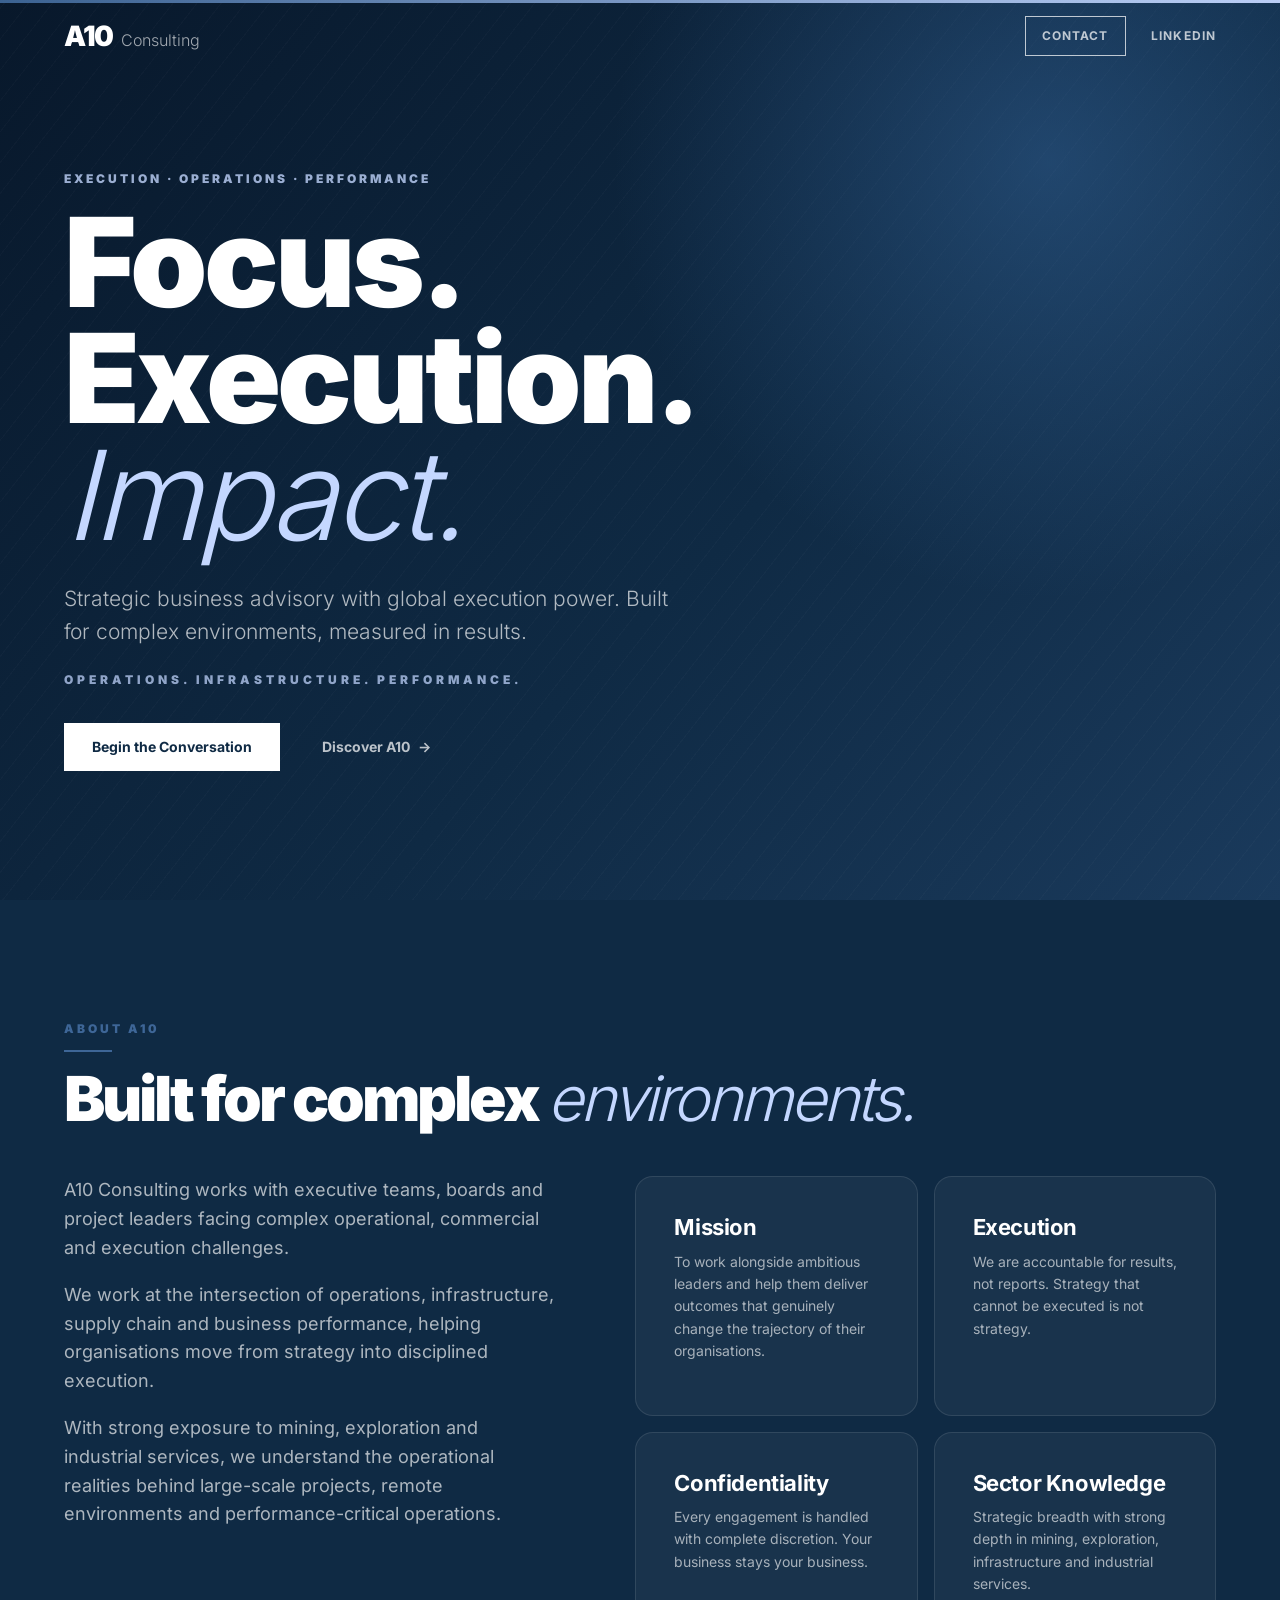
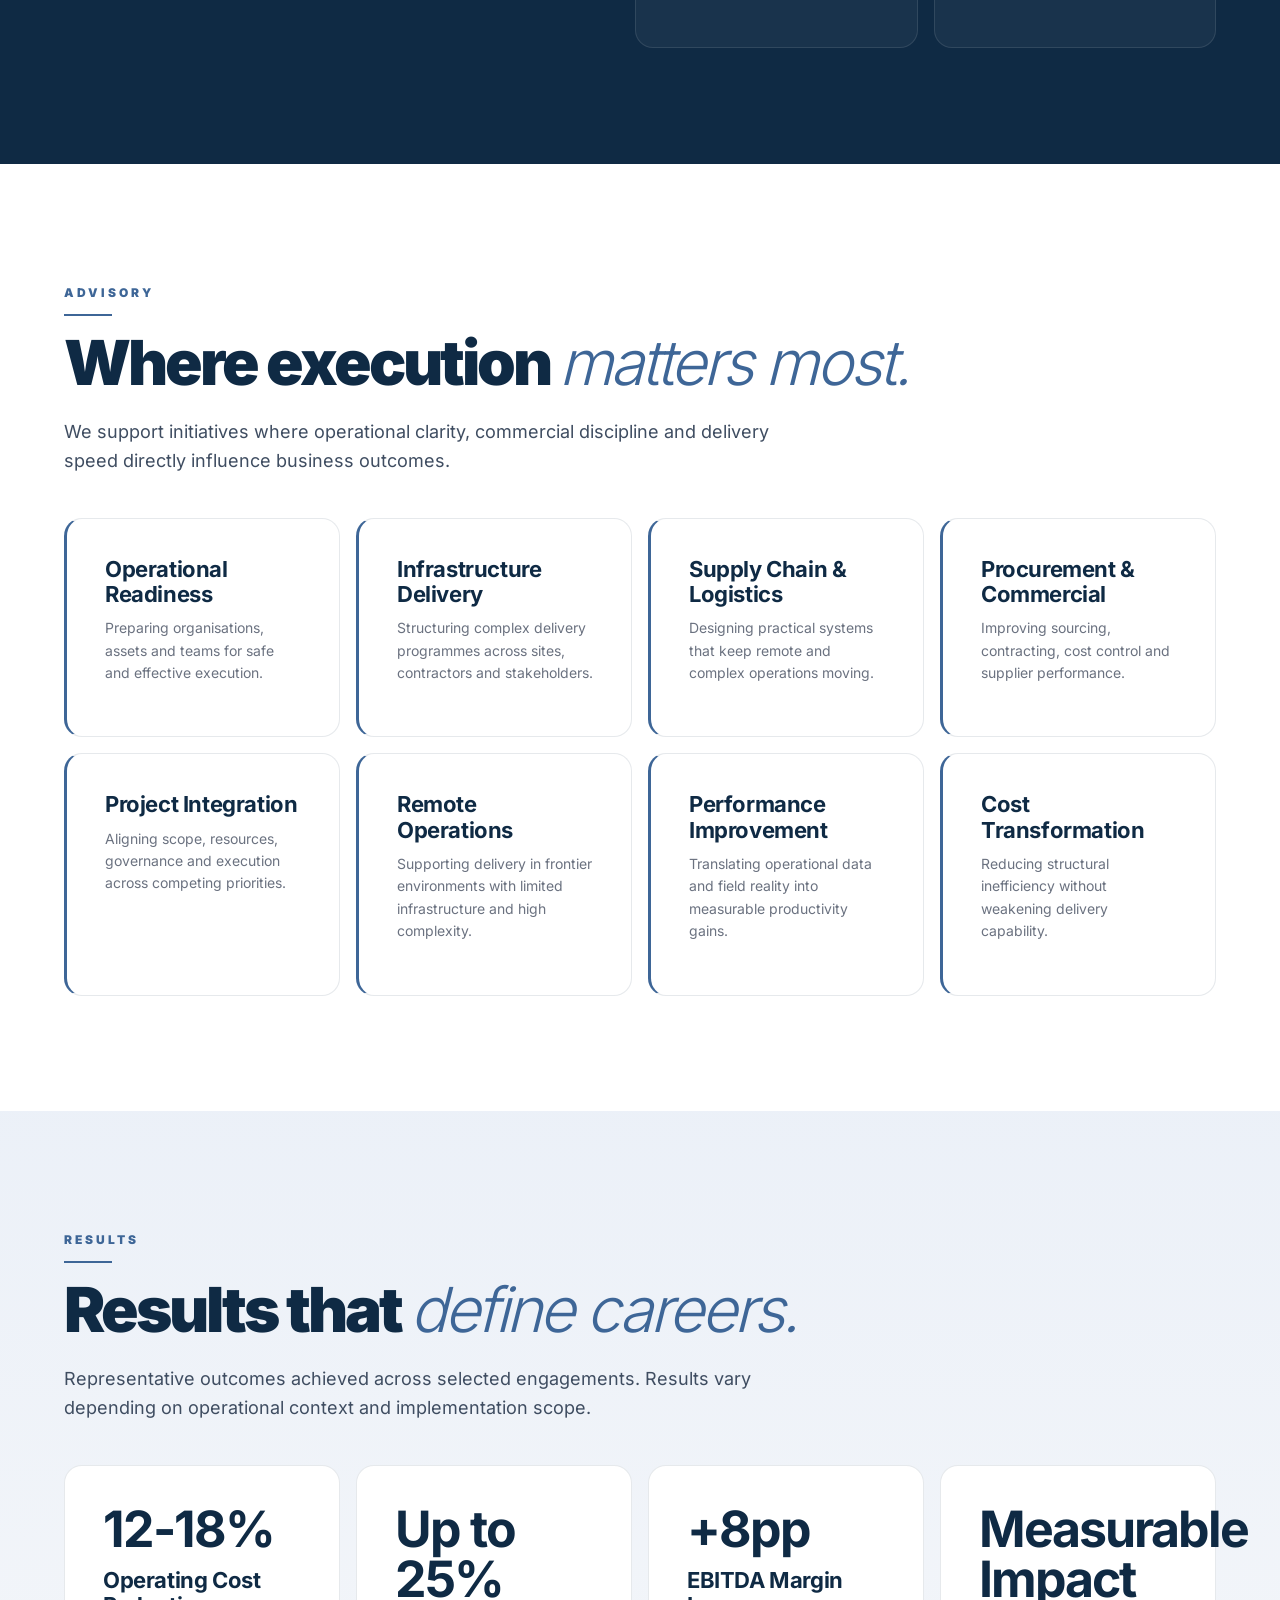
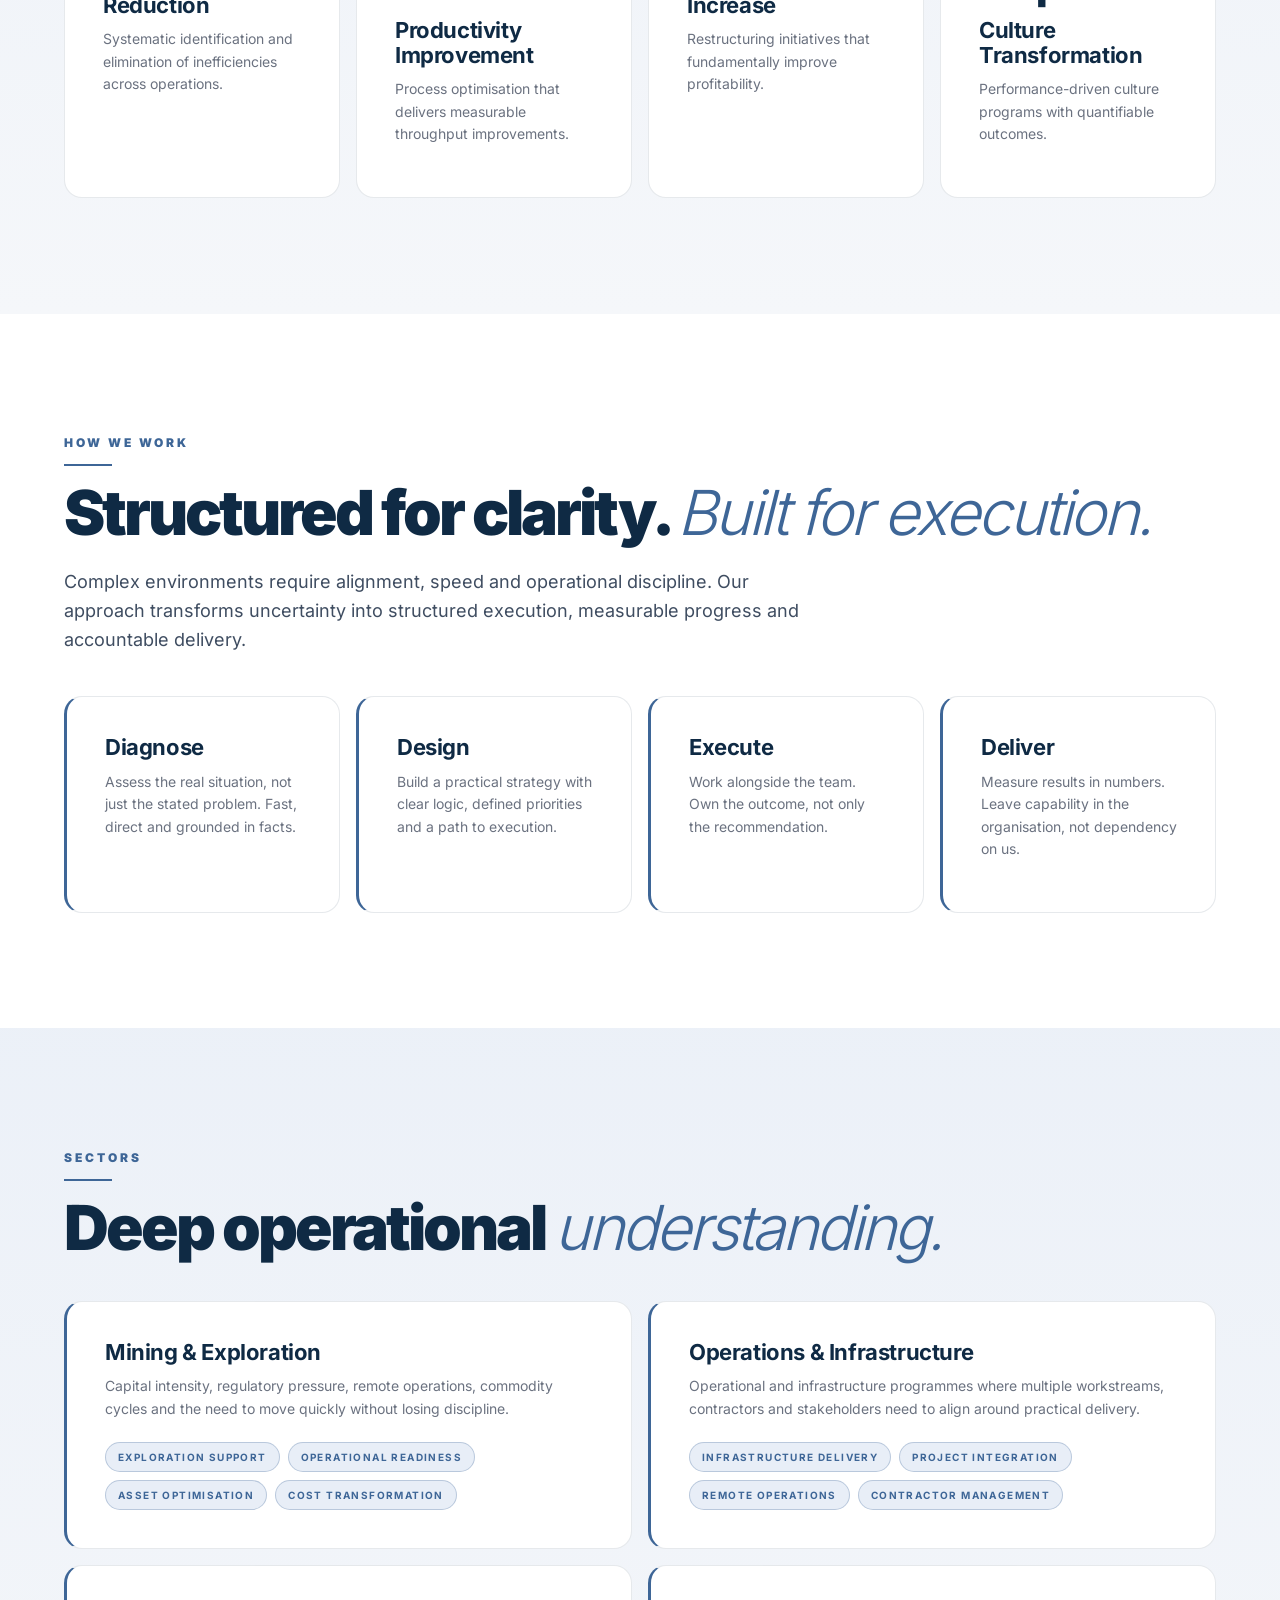
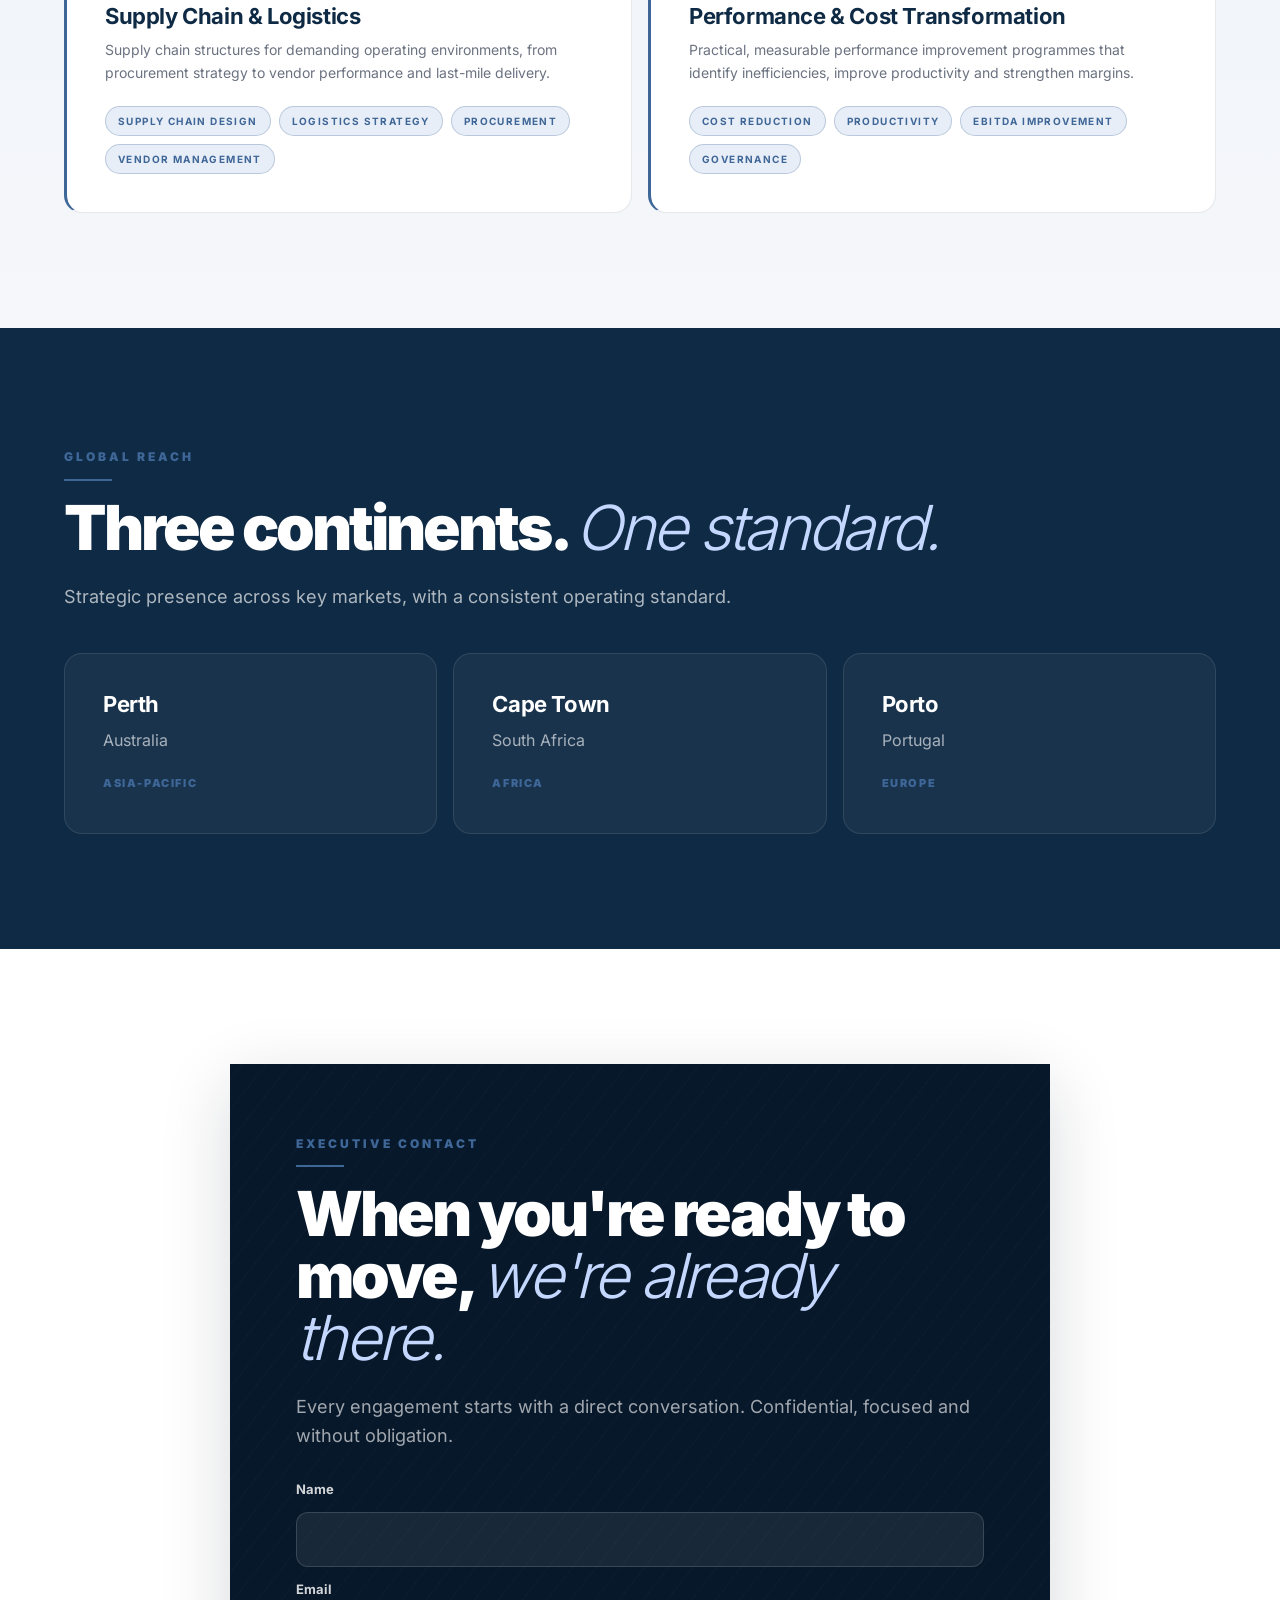
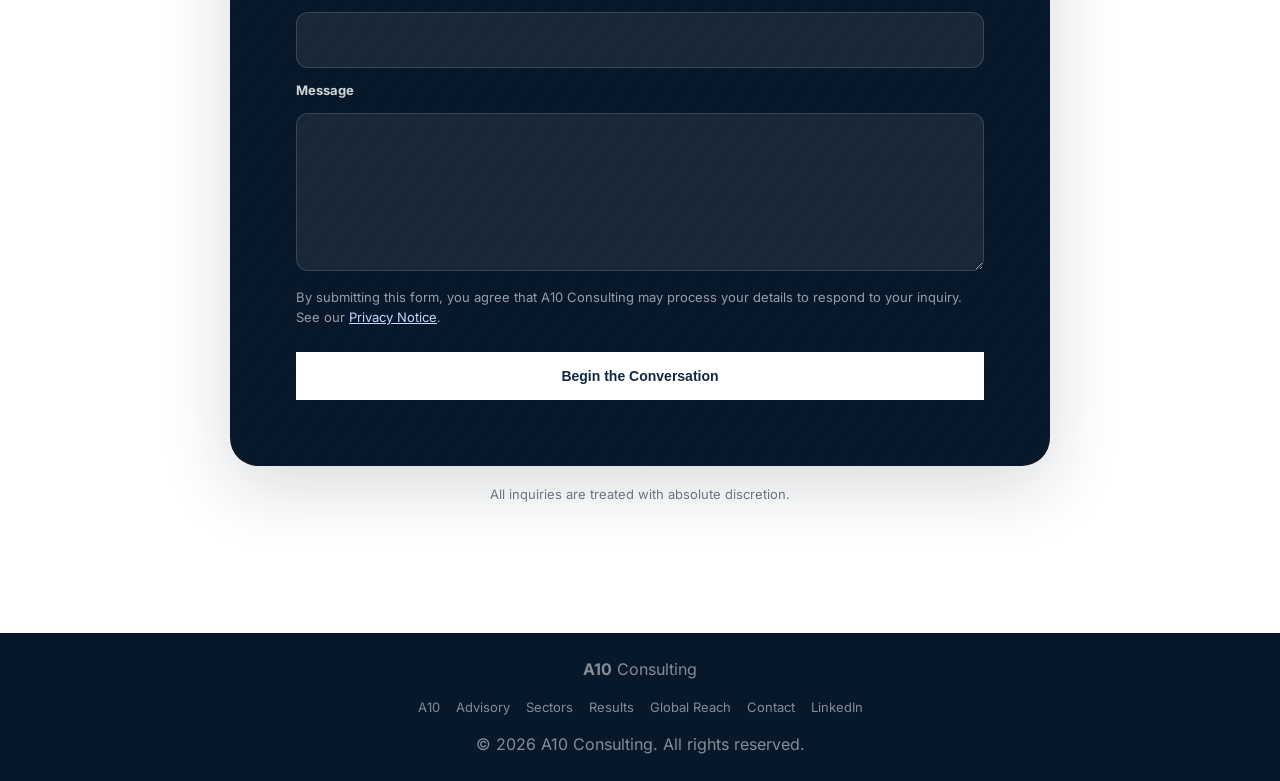
==== index.html @ 8ffda108 "Constrain mobile hero width" ====
<!DOCTYPE html>
<html lang="en">
<head>
  <meta charset="UTF-8">
  <meta name="viewport" content="width=device-width, initial-scale=1.0">
  <title>A10 Consulting | Execution, Operations & Performance Advisory</title>
  <meta name="description" content="A10 Consulting provides strategic business advisory for mining, exploration, infrastructure, supply chain and industrial services. Built for complex environments, measured in results.">
  <meta name="robots" content="index, follow">
  <link rel="canonical" href="https://www.a10-consulting.com/">
  <meta property="og:type" content="website">
  <meta property="og:title" content="A10 Consulting | Execution, Operations & Performance Advisory">
  <meta property="og:description" content="Strategic business advisory with global execution power. Built for complex environments, measured in results.">
  <meta property="og:url" content="https://www.a10-consulting.com/">
  <meta property="og:site_name" content="A10 Consulting">
  <meta name="twitter:card" content="summary">
  <meta name="twitter:title" content="A10 Consulting | Execution, Operations & Performance Advisory">
  <meta name="twitter:description" content="Strategic business advisory with global execution power. Built for complex environments, measured in results.">
  <link rel="stylesheet" href="css/style.css?v=20260516-6">
  <script type="application/ld+json">
  {
    "@context": "https://schema.org",
    "@type": "Organization",
    "name": "A10 Consulting",
    "url": "https://www.a10-consulting.com/",
    "sameAs": ["https://www.linkedin.com/company/a10-consulting-com/"],
    "areaServed": ["Australia", "South Africa", "Portugal"],
    "description": "Strategic business advisory for complex operational, infrastructure, supply chain and performance environments."
  }
  </script>
</head>
<body>
  <a class="skip-link" href="#main">Skip to content</a>

  <header class="site-header" id="top">
    <a href="#top" class="logo" aria-label="A10 Consulting home">
      <span class="logo-mark">A10</span>
      <span class="logo-sub">Consulting</span>
    </a>
    <nav class="primary-nav" aria-label="Primary navigation">
      <a href="#contact" class="nav-cta">Contact</a>
      <a href="https://www.linkedin.com/company/a10-consulting-com/" target="_blank" rel="noopener noreferrer">LinkedIn</a>
    </nav>
  </header>

  <main id="main">
    <section class="hero" aria-labelledby="hero-title">
      <div class="hero-content">
        <p class="eyebrow">Execution &middot; Operations &middot; Performance</p>
        <h1 id="hero-title">Focus. Execution. <em>Impact.</em></h1>
        <p class="hero-lead">Strategic business advisory with global execution power. Built for complex environments, measured in results.</p>
        <p class="hero-subline">Operations. Infrastructure. Performance.</p>
        <div class="hero-actions">
          <a class="btn btn-primary" href="#contact">Begin the Conversation</a>
          <a class="btn btn-secondary" href="#about">Discover A10</a>
        </div>
      </div>
    </section>

    <section id="about" class="section section-dark" aria-labelledby="about-title">
      <p class="section-label">About A10</p>
      <h2 id="about-title">Built for complex <em>environments.</em></h2>
      <div class="two-column">
        <div class="body-copy">
          <p>A10 Consulting works with executive teams, boards and project leaders facing complex operational, commercial and execution challenges.</p>
          <p>We work at the intersection of operations, infrastructure, supply chain and business performance, helping organisations move from strategy into disciplined execution.</p>
          <p>With strong exposure to mining, exploration and industrial services, we understand the operational realities behind large-scale projects, remote environments and performance-critical operations.</p>
        </div>
        <div class="pillars" aria-label="A10 principles">
          <article>
            <h3>Mission</h3>
            <p>To work alongside ambitious leaders and help them deliver outcomes that genuinely change the trajectory of their organisations.</p>
          </article>
          <article>
            <h3>Execution</h3>
            <p>We are accountable for results, not reports. Strategy that cannot be executed is not strategy.</p>
          </article>
          <article>
            <h3>Confidentiality</h3>
            <p>Every engagement is handled with complete discretion. Your business stays your business.</p>
          </article>
          <article>
            <h3>Sector Knowledge</h3>
            <p>Strategic breadth with strong depth in mining, exploration, infrastructure and industrial services.</p>
          </article>
        </div>
      </div>
    </section>

    <section id="engagement" class="section" aria-labelledby="engagement-title">
      <p class="section-label">Advisory</p>
      <h2 id="engagement-title">Where execution <em>matters most.</em></h2>
      <p class="section-intro">We support initiatives where operational clarity, commercial discipline and delivery speed directly influence business outcomes.</p>
      <div class="card-grid four">
        <article><h3>Operational Readiness</h3><p>Preparing organisations, assets and teams for safe and effective execution.</p></article>
        <article><h3>Infrastructure Delivery</h3><p>Structuring complex delivery programmes across sites, contractors and stakeholders.</p></article>
        <article><h3>Supply Chain & Logistics</h3><p>Designing practical systems that keep remote and complex operations moving.</p></article>
        <article><h3>Procurement & Commercial</h3><p>Improving sourcing, contracting, cost control and supplier performance.</p></article>
        <article><h3>Project Integration</h3><p>Aligning scope, resources, governance and execution across competing priorities.</p></article>
        <article><h3>Remote Operations</h3><p>Supporting delivery in frontier environments with limited infrastructure and high complexity.</p></article>
        <article><h3>Performance Improvement</h3><p>Translating operational data and field reality into measurable productivity gains.</p></article>
        <article><h3>Cost Transformation</h3><p>Reducing structural inefficiency without weakening delivery capability.</p></article>
      </div>
    </section>

    <section id="results" class="section section-muted" aria-labelledby="results-title">
      <p class="section-label">Results</p>
      <h2 id="results-title">Results that <em>define careers.</em></h2>
      <p class="section-intro">Representative outcomes achieved across selected engagements. Results vary depending on operational context and implementation scope.</p>
      <div class="metric-grid">
        <article><strong>12-18%</strong><h3>Operating Cost Reduction</h3><p>Systematic identification and elimination of inefficiencies across operations.</p></article>
        <article><strong>Up to 25%</strong><h3>Productivity Improvement</h3><p>Process optimisation that delivers measurable throughput improvements.</p></article>
        <article><strong>+8pp</strong><h3>EBITDA Margin Increase</h3><p>Restructuring initiatives that fundamentally improve profitability.</p></article>
        <article><strong>Measurable Impact</strong><h3>Culture Transformation</h3><p>Performance-driven culture programs with quantifiable outcomes.</p></article>
      </div>
    </section>

    <section id="process" class="section" aria-labelledby="process-title">
      <p class="section-label">How We Work</p>
      <h2 id="process-title">Structured for clarity. <em>Built for execution.</em></h2>
      <p class="section-intro">Complex environments require alignment, speed and operational discipline. Our approach transforms uncertainty into structured execution, measurable progress and accountable delivery.</p>
      <div class="card-grid four">
        <article><h3>Diagnose</h3><p>Assess the real situation, not just the stated problem. Fast, direct and grounded in facts.</p></article>
        <article><h3>Design</h3><p>Build a practical strategy with clear logic, defined priorities and a path to execution.</p></article>
        <article><h3>Execute</h3><p>Work alongside the team. Own the outcome, not only the recommendation.</p></article>
        <article><h3>Deliver</h3><p>Measure results in numbers. Leave capability in the organisation, not dependency on us.</p></article>
      </div>
    </section>

    <section id="expertise" class="section section-muted" aria-labelledby="expertise-title">
      <p class="section-label">Sectors</p>
      <h2 id="expertise-title">Deep operational <em>understanding.</em></h2>
      <div class="card-grid two">
        <article>
          <h3>Mining & Exploration</h3>
          <p>Capital intensity, regulatory pressure, remote operations, commodity cycles and the need to move quickly without losing discipline.</p>
          <div class="sector-tags" aria-label="Mining and exploration scope">
            <span>Exploration Support</span>
            <span>Operational Readiness</span>
            <span>Asset Optimisation</span>
            <span>Cost Transformation</span>
          </div>
        </article>
        <article>
          <h3>Operations & Infrastructure</h3>
          <p>Operational and infrastructure programmes where multiple workstreams, contractors and stakeholders need to align around practical delivery.</p>
          <div class="sector-tags" aria-label="Operations and infrastructure scope">
            <span>Infrastructure Delivery</span>
            <span>Project Integration</span>
            <span>Remote Operations</span>
            <span>Contractor Management</span>
          </div>
        </article>
        <article>
          <h3>Supply Chain & Logistics</h3>
          <p>Supply chain structures for demanding operating environments, from procurement strategy to vendor performance and last-mile delivery.</p>
          <div class="sector-tags" aria-label="Supply chain and logistics scope">
            <span>Supply Chain Design</span>
            <span>Logistics Strategy</span>
            <span>Procurement</span>
            <span>Vendor Management</span>
          </div>
        </article>
        <article>
          <h3>Performance & Cost Transformation</h3>
          <p>Practical, measurable performance improvement programmes that identify inefficiencies, improve productivity and strengthen margins.</p>
          <div class="sector-tags" aria-label="Performance and cost transformation scope">
            <span>Cost Reduction</span>
            <span>Productivity</span>
            <span>EBITDA Improvement</span>
            <span>Governance</span>
          </div>
        </article>
      </div>
    </section>

    <section id="presence" class="section section-dark" aria-labelledby="presence-title">
      <p class="section-label">Global Reach</p>
      <h2 id="presence-title">Three continents. <em>One standard.</em></h2>
      <p class="section-intro">Strategic presence across key markets, with a consistent operating standard.</p>
      <div class="office-grid">
        <article><h3>Perth</h3><p>Australia</p><span>Asia-Pacific</span></article>
        <article><h3>Cape Town</h3><p>South Africa</p><span>Africa</span></article>
        <article><h3>Porto</h3><p>Portugal</p><span>Europe</span></article>
      </div>
    </section>

    <section id="contact" class="section" aria-labelledby="contact-title">
      <div class="contact-card">
        <p class="section-label">Executive Contact</p>
        <h2 id="contact-title">When you're ready to move, <em>we're already there.</em></h2>
        <p class="section-intro">Every engagement starts with a direct conversation. Confidential, focused and without obligation.</p>
        <form action="https://formspree.io/f/xqendeng" method="POST">
          <label for="name">Name</label>
          <input id="name" type="text" name="Name" autocomplete="name" required>
          <label for="email">Email</label>
          <input id="email" type="email" name="Email" autocomplete="email" required>
          <label for="message">Message</label>
          <textarea id="message" name="Message" rows="5" required></textarea>
          <p class="privacy-note">By submitting this form, you agree that A10 Consulting may process your details to respond to your inquiry. See our <a href="privacy.html">Privacy Notice</a>.</p>
          <button type="submit" class="btn btn-primary">Begin the Conversation</button>
        </form>
      </div>
      <p class="contact-note">All inquiries are treated with absolute discretion.</p>
    </section>
  </main>

  <footer class="site-footer">
    <p><strong>A10</strong> Consulting</p>
    <nav aria-label="Footer navigation">
      <a href="#about">A10</a>
      <a href="#engagement">Advisory</a>
      <a href="#expertise">Sectors</a>
      <a href="#results">Results</a>
      <a href="#presence">Global Reach</a>
      <a href="#contact">Contact</a>
      <a href="https://www.linkedin.com/company/a10-consulting-com/" target="_blank" rel="noopener noreferrer">LinkedIn</a>
    </nav>
    <p>&copy; 2026 A10 Consulting. All rights reserved.</p>
  </footer>

  <script>
    const header = document.querySelector('.site-header');
    window.addEventListener('scroll', () => {
      header.classList.toggle('scrolled', window.scrollY > 24);
    }, { passive: true });
  </script>
</body>
</html>
---- css/style.css ----
@font-face {
  font-family: "Inter";
  src: url("../fonts/inter-v20-latin-regular.woff2") format("woff2");
  font-weight: 400;
  font-style: normal;
  font-display: swap;
}

@font-face {
  font-family: "Inter";
  src: url("../fonts/inter-v20-latin-300.woff2") format("woff2");
  font-weight: 300;
  font-style: normal;
  font-display: swap;
}

@font-face {
  font-family: "Inter";
  src: url("../fonts/inter-v20-latin-700.woff2") format("woff2");
  font-weight: 700;
  font-style: normal;
  font-display: swap;
}

@font-face {
  font-family: "Inter";
  src: url("../fonts/inter-v20-latin-900.woff2") format("woff2");
  font-weight: 900;
  font-style: normal;
  font-display: swap;
}

:root {
  --navy: #0f2a44;
  --blue: #1a3a5c;
  --accent: #3e6697;
  --light: #c4d7ff;
  --white: #ffffff;
  --grey: #f5f7fa;
  --mid: #6b7280;
  --dark: #08182b;
  --light2: #e8eef7;
  --line: rgba(15, 42, 68, 0.1);
  --gap: clamp(20px, 5vw, 72px);
  --radius: 18px;
  --shadow: 0 20px 70px rgba(8, 24, 40, 0.16);
}

*,
*::before,
*::after {
  box-sizing: border-box;
}

html {
  scroll-behavior: smooth;
  -webkit-text-size-adjust: 100%;
}

body {
  margin: 0;
  font-family: "Inter", sans-serif;
  color: var(--navy);
  background: var(--white);
  line-height: 1.6;
  overflow-x: hidden;
}

a {
  color: inherit;
  text-decoration: none;
}

a:focus-visible,
button:focus-visible,
input:focus-visible,
textarea:focus-visible {
  outline: 3px solid var(--light);
  outline-offset: 3px;
}

.skip-link {
  position: absolute;
  left: var(--gap);
  top: 12px;
  z-index: 999;
  transform: translateY(-160%);
  background: var(--white);
  color: var(--navy);
  padding: 10px 14px;
  border-radius: 999px;
  font-weight: 700;
}

.skip-link:focus {
  transform: translateY(0);
}

.site-header {
  position: fixed;
  inset: 0 0 auto;
  z-index: 50;
  height: 72px;
  padding: 0 var(--gap);
  display: flex;
  align-items: center;
  justify-content: space-between;
  gap: 24px;
  color: var(--white);
  transition: background 0.25s ease, box-shadow 0.25s ease, color 0.25s ease;
}

.site-header::before {
  content: "";
  position: absolute;
  inset: 0 0 auto;
  height: 3px;
  background: linear-gradient(90deg, var(--accent), var(--light));
  opacity: 0.95;
}

.site-header.scrolled {
  color: var(--navy);
  background: rgba(255, 255, 255, 0.96);
  box-shadow: 0 8px 32px rgba(8, 24, 40, 0.08);
  backdrop-filter: blur(18px);
}

.logo {
  display: inline-flex;
  align-items: baseline;
  gap: 8px;
  flex-shrink: 0;
}

.logo-mark {
  font-size: clamp(22px, 3vw, 28px);
  font-weight: 900;
  letter-spacing: -1.4px;
}

.logo-sub {
  color: currentColor;
  opacity: 0.62;
  font-weight: 300;
}

.primary-nav {
  display: flex;
  align-items: center;
  gap: clamp(14px, 2vw, 28px);
  font-size: 12px;
  font-weight: 700;
  letter-spacing: 1.1px;
  text-transform: uppercase;
}

.primary-nav a {
  opacity: 0.72;
}

.primary-nav a:hover {
  opacity: 1;
}

.nav-cta {
  border: 1.5px solid currentColor;
  padding: 9px 16px;
}

/* Compatibility while CDN/browser caches expire older markup. */
#nav {
  position: fixed;
  inset: 0 0 auto;
  z-index: 50;
  height: 72px;
  padding: 0 var(--gap);
  display: flex;
  align-items: center;
  justify-content: space-between;
  gap: 24px;
  color: var(--white);
}

#nav.scrolled {
  color: var(--navy);
  background: rgba(255, 255, 255, 0.96);
  box-shadow: 0 8px 32px rgba(8, 24, 40, 0.08);
  backdrop-filter: blur(18px);
}

#nav .nav-links {
  display: flex;
  align-items: center;
  gap: clamp(14px, 2vw, 28px);
  list-style: none;
}

#nav .nav-links a[href="#about"],
#nav .nav-links a[href="#engagement"],
#nav .nav-links a[href="#expertise"],
#nav .nav-links a[href="#results"],
#nav .nav-links a[href="#presence"] {
  display: none;
}

.hero {
  min-height: 100svh;
  display: flex;
  align-items: center;
  padding: 112px var(--gap) 72px;
  background:
    radial-gradient(circle at 82% 18%, rgba(58, 110, 168, 0.42), transparent 34%),
    repeating-linear-gradient(-52deg, transparent, transparent 18px, rgba(255, 255, 255, 0.018) 18px, rgba(255, 255, 255, 0.018) 19px),
    linear-gradient(135deg, var(--dark) 0%, var(--navy) 58%, var(--blue) 100%);
  color: var(--white);
}

#hero {
  min-height: 100svh;
  display: flex;
  align-items: center;
  padding: 112px var(--gap) 72px;
  background:
    radial-gradient(circle at 82% 18%, rgba(58, 110, 168, 0.42), transparent 34%),
    repeating-linear-gradient(-52deg, transparent, transparent 18px, rgba(255, 255, 255, 0.018) 18px, rgba(255, 255, 255, 0.018) 19px),
    linear-gradient(135deg, var(--dark) 0%, var(--navy) 58%, var(--blue) 100%);
  color: var(--white);
}

.hero-content {
  width: 100%;
  max-width: 980px;
  min-width: 0;
}

.eyebrow,
.section-label {
  margin: 0 0 16px;
  color: var(--accent);
  font-size: 12px;
  font-weight: 900;
  letter-spacing: 3px;
  text-transform: uppercase;
}

.hero .eyebrow {
  color: rgba(196, 215, 255, 0.78);
}

h1,
h2,
h3,
p {
  margin-top: 0;
}

h1 {
  max-width: 900px;
  margin-bottom: 28px;
  font-size: clamp(56px, 10vw, 124px);
  line-height: 0.94;
  letter-spacing: clamp(-4px, -0.45vw, -7px);
  font-weight: 900;
}

.hero-h1 {
  max-width: 900px;
  margin-bottom: 28px;
  color: var(--white);
  font-size: clamp(56px, 10vw, 124px);
  line-height: 0.94;
  letter-spacing: clamp(-4px, -0.45vw, -7px);
  font-weight: 900;
}

.hero-h1 em {
  color: var(--light);
  font-style: italic;
  font-weight: 300;
}

.hero-p {
  width: 100%;
  max-width: 620px;
  color: rgba(255, 255, 255, 0.68);
  font-size: clamp(17px, 2vw, 21px);
  font-weight: 300;
  overflow-wrap: break-word;
}

.hero-eyebrow,
.hero-subline {
  color: rgba(196, 215, 255, 0.78);
}

h1 em,
h2 em {
  color: var(--light);
  font-style: italic;
  font-weight: 300;
}

h2 {
  margin-bottom: 24px;
  font-size: clamp(34px, 5vw, 62px);
  line-height: 1;
  letter-spacing: -3px;
  font-weight: 900;
}

h2 em {
  color: var(--accent);
}

h3 {
  margin-bottom: 10px;
  font-size: clamp(18px, 2vw, 22px);
  line-height: 1.15;
  letter-spacing: -0.4px;
}

.hero-lead {
  width: 100%;
  max-width: 620px;
  color: rgba(255, 255, 255, 0.68);
  font-size: clamp(17px, 2vw, 21px);
  font-weight: 300;
  overflow-wrap: break-word;
}

.hero-subline {
  margin: 18px 0 0;
  color: rgba(196, 215, 255, 0.72);
  font-size: 12px;
  font-weight: 900;
  letter-spacing: 4px;
  text-transform: uppercase;
}

.hero-actions {
  display: flex;
  flex-wrap: wrap;
  align-items: center;
  gap: 14px;
  margin-top: 34px;
}

.btn {
  display: inline-flex;
  align-items: center;
  justify-content: center;
  min-height: 48px;
  border: 0;
  cursor: pointer;
  padding: 13px 28px;
  font-size: 14px;
  font-weight: 700;
  transition: transform 0.18s ease, background 0.18s ease, color 0.18s ease;
}

.btn:hover {
  transform: translateY(-1px);
}

.btn-primary {
  background: var(--white);
  color: var(--navy);
}

.btn-primary:hover {
  background: var(--light);
}

.btn-secondary {
  color: rgba(255, 255, 255, 0.72);
}

.btn-secondary::after {
  content: "->";
  margin-left: 8px;
}

.section {
  padding: clamp(68px, 9vw, 118px) var(--gap);
}

.section-label {
  position: relative;
  display: inline-block;
}

.section-label::after {
  content: "";
  display: block;
  width: 48px;
  height: 2px;
  margin-top: 12px;
  background: var(--accent);
}

.section-dark {
  color: var(--white);
  background: var(--navy);
}

.section-dark h2,
.section-dark h3 {
  color: var(--white);
}

.section-dark h2 em {
  color: var(--light);
}

.section-muted {
  background:
    linear-gradient(180deg, rgba(232, 238, 247, 0.72), rgba(245, 247, 250, 0.94)),
    var(--grey);
}

.section-intro,
.body-copy {
  max-width: 760px;
  color: #3f4d61;
  font-size: clamp(16px, 1.8vw, 18px);
}

.section-dark .section-intro,
.section-dark .body-copy {
  color: rgba(255, 255, 255, 0.66);
}

.two-column {
  display: grid;
  grid-template-columns: minmax(0, 0.92fr) minmax(0, 1.08fr);
  gap: clamp(34px, 6vw, 90px);
  align-items: start;
  margin-top: 46px;
}

.pillars,
.card-grid,
.metric-grid,
.office-grid {
  display: grid;
  gap: 16px;
}

.pillars {
  grid-template-columns: repeat(2, minmax(0, 1fr));
}

.pillars article,
.card-grid article,
.metric-grid article,
.office-grid article {
  border: 1px solid var(--line);
  border-radius: var(--radius);
  background: var(--white);
  padding: clamp(24px, 3vw, 38px);
  transition: transform 0.2s ease, box-shadow 0.2s ease, background 0.2s ease, color 0.2s ease;
}

.card-grid article {
  border-left: 3px solid var(--accent);
}

.section-dark .pillars article,
.section-dark .office-grid article {
  border-color: rgba(255, 255, 255, 0.1);
  background: rgba(255, 255, 255, 0.045);
}

.card-grid article:hover,
.metric-grid article:hover {
  transform: translateY(-4px);
  box-shadow: var(--shadow);
}

.card-grid.four,
.metric-grid {
  grid-template-columns: repeat(4, minmax(0, 1fr));
  margin-top: 42px;
}

.card-grid.two {
  grid-template-columns: repeat(2, minmax(0, 1fr));
  margin-top: 42px;
}

.card-grid p,
.metric-grid p,
.pillars p {
  color: var(--mid);
  font-size: 14px;
}

.section-dark .pillars p,
.section-dark .office-grid p {
  color: rgba(255, 255, 255, 0.62);
}

.metric-grid strong {
  display: block;
  margin-bottom: 14px;
  color: var(--navy);
  font-size: clamp(32px, 4vw, 50px);
  line-height: 1;
  letter-spacing: -2px;
}

.office-grid span {
  color: var(--accent);
  font-size: 11px;
  font-weight: 900;
  letter-spacing: 1.6px;
  text-transform: uppercase;
}

.sector-tags {
  display: flex;
  flex-wrap: wrap;
  gap: 8px;
  margin-top: 22px;
}

.sector-tags span {
  display: inline-flex;
  align-items: center;
  min-height: 30px;
  border: 1px solid rgba(62, 102, 151, 0.28);
  border-radius: 999px;
  background: var(--light2);
  color: var(--accent);
  padding: 6px 12px;
  font-size: 10px;
  font-weight: 700;
  letter-spacing: 1.4px;
  text-transform: uppercase;
}

.office-grid {
  grid-template-columns: repeat(3, minmax(0, 1fr));
  margin-top: 42px;
}

.contact-card {
  max-width: 820px;
  margin: 0 auto;
  padding: clamp(32px, 6vw, 66px);
  border-radius: 0 0 28px 28px;
  color: var(--white);
  background:
    repeating-linear-gradient(-52deg, transparent, transparent 18px, rgba(255, 255, 255, 0.014) 18px, rgba(255, 255, 255, 0.014) 19px),
    var(--dark);
  box-shadow: var(--shadow);
}

.contact-card h2 em {
  color: var(--light);
}

.contact-card .section-intro {
  color: rgba(255, 255, 255, 0.62);
}

form {
  display: grid;
  gap: 12px;
  margin-top: 28px;
}

label {
  font-size: 13px;
  font-weight: 700;
  color: rgba(255, 255, 255, 0.82);
}

input,
textarea {
  width: 100%;
  border: 1px solid rgba(255, 255, 255, 0.14);
  border-radius: 12px;
  background: rgba(255, 255, 255, 0.07);
  color: var(--white);
  padding: 14px 16px;
  font: inherit;
}

textarea {
  resize: vertical;
}

.privacy-note {
  margin: 4px 0 12px;
  color: rgba(255, 255, 255, 0.58);
  font-size: 13px;
}

.privacy-note a {
  color: var(--light);
  text-decoration: underline;
}

.contact-note {
  margin-top: 18px;
  color: var(--mid);
  text-align: center;
  font-size: 13px;
}

.site-footer {
  display: flex;
  flex-direction: column;
  flex-wrap: nowrap;
  align-items: center;
  justify-content: center;
  gap: 14px;
  min-height: 96px;
  padding: 24px var(--gap);
  color: rgba(255, 255, 255, 0.5);
  background: var(--dark);
  text-align: center;
}

.site-footer p {
  margin: 0;
}

.site-footer nav {
  display: flex;
  flex-wrap: wrap;
  justify-content: center;
  gap: 16px;
  width: min(820px, 100%);
  font-size: 13px;
}

.site-footer a:hover {
  color: var(--white);
}

@media (max-width: 1180px) {
  .card-grid.four,
  .metric-grid {
    grid-template-columns: repeat(2, minmax(0, 1fr));
  }
}

@media (max-width: 860px) {
  .site-header {
    height: auto;
    min-height: 64px;
    align-items: flex-start;
    flex-direction: column;
    padding-top: 14px;
    padding-bottom: 14px;
    background: rgba(8, 24, 40, 0.98);
  }

  .site-header.scrolled {
    color: var(--white);
    background: rgba(8, 24, 40, 0.98);
  }

  .primary-nav {
    width: auto;
    overflow-x: visible;
    padding-bottom: 4px;
    gap: 16px;
  }

  .hero {
    min-height: auto;
    padding-top: 150px;
    padding-bottom: 62px;
  }

  .two-column,
  .card-grid.two,
  .office-grid {
    grid-template-columns: 1fr;
  }
}

@media (max-width: 560px) {
  :root {
    --gap: 18px;
  }

  .hero,
  #hero {
    width: 100vw;
    max-width: 100vw;
    overflow: hidden;
  }

  .hero-content {
    width: calc(100vw - (var(--gap) * 2));
    max-width: calc(100vw - (var(--gap) * 2));
  }

  h1 {
    font-size: clamp(42px, 14.5vw, 58px);
    letter-spacing: -2px;
  }

  .hero-h1 {
    font-size: clamp(42px, 14.5vw, 58px);
    letter-spacing: -2px;
  }

  .hero-lead,
  .hero-p {
    width: calc(100vw - (var(--gap) * 2));
    max-width: calc(100vw - (var(--gap) * 2));
    font-size: 16px;
  }

  h2 {
    letter-spacing: -2px;
  }

  .hero-actions,
  .btn {
    width: 100%;
  }

  .card-grid.four,
  .metric-grid,
  .pillars {
    grid-template-columns: 1fr;
  }

  .site-footer {
    align-items: center;
    flex-direction: column;
  }
}

@media (prefers-reduced-motion: reduce) {
  *,
  *::before,
  *::after {
    scroll-behavior: auto !important;
    transition: none !important;
  }
}
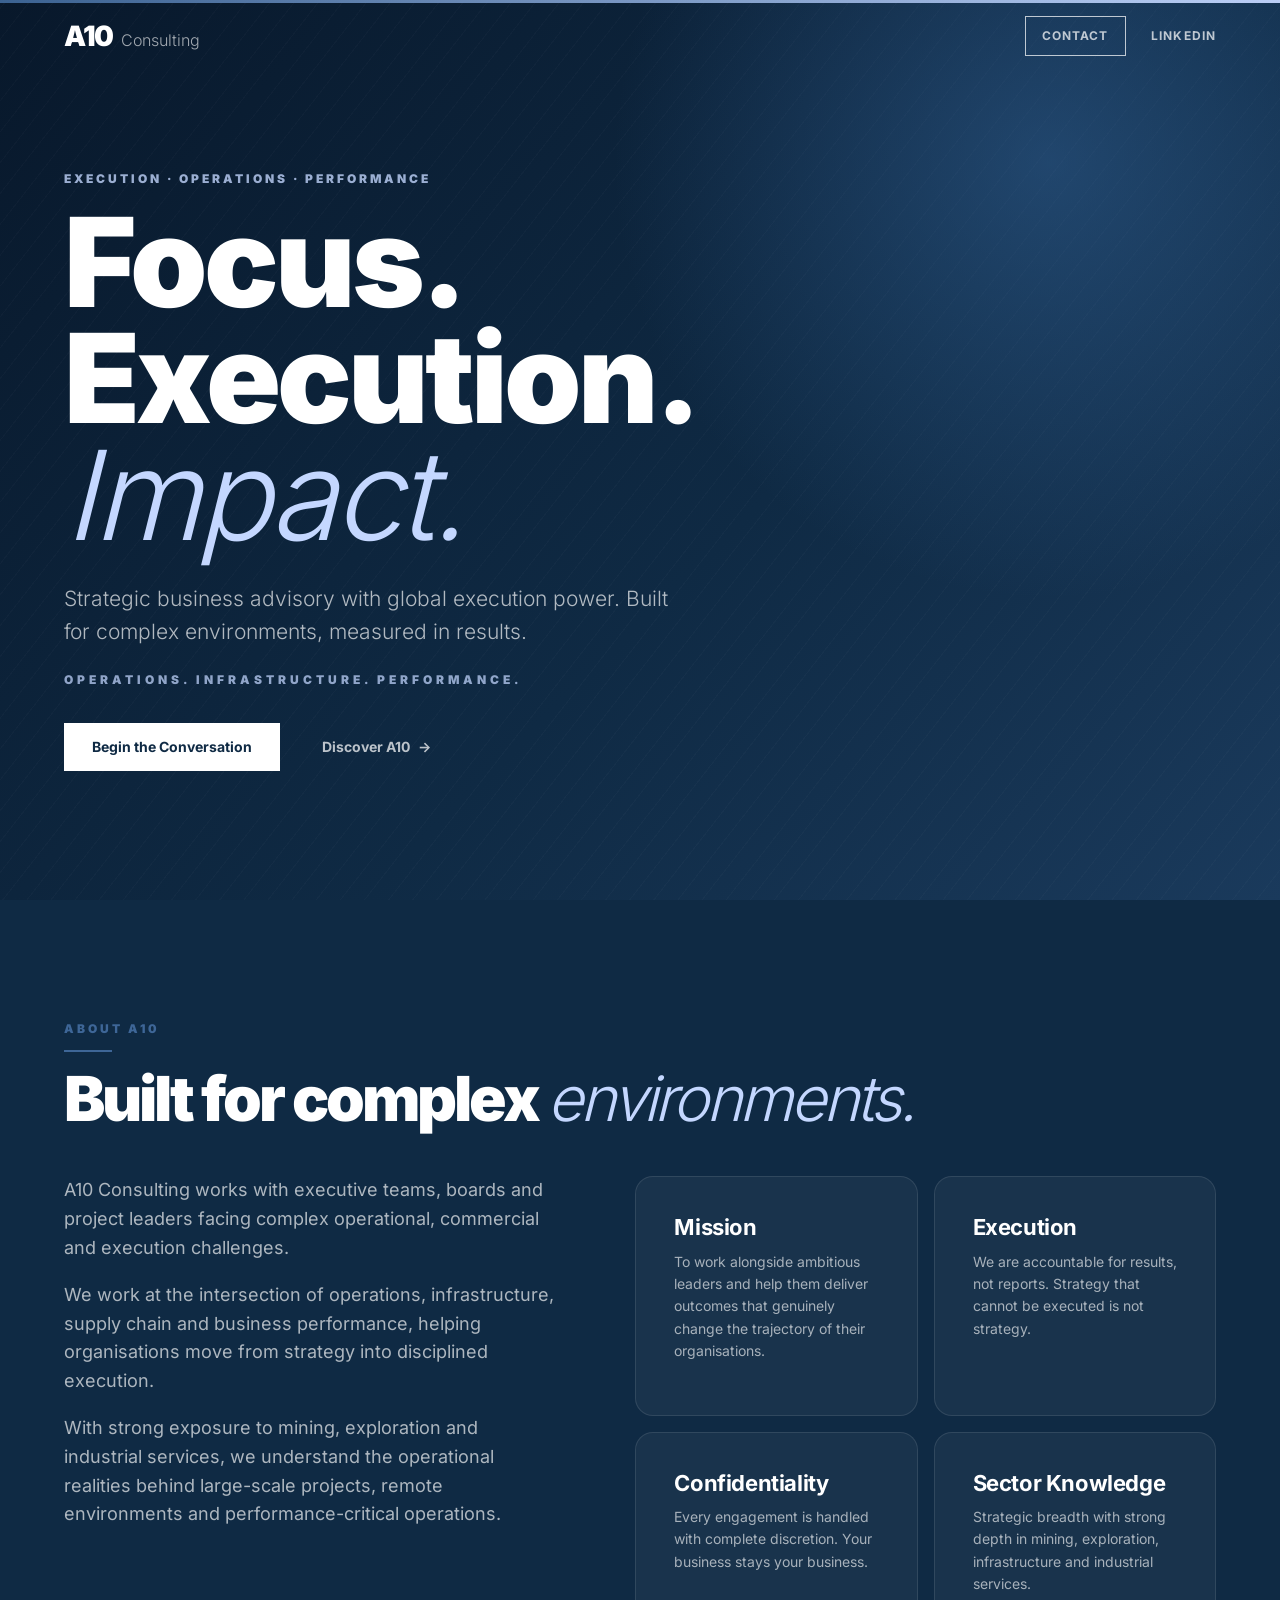
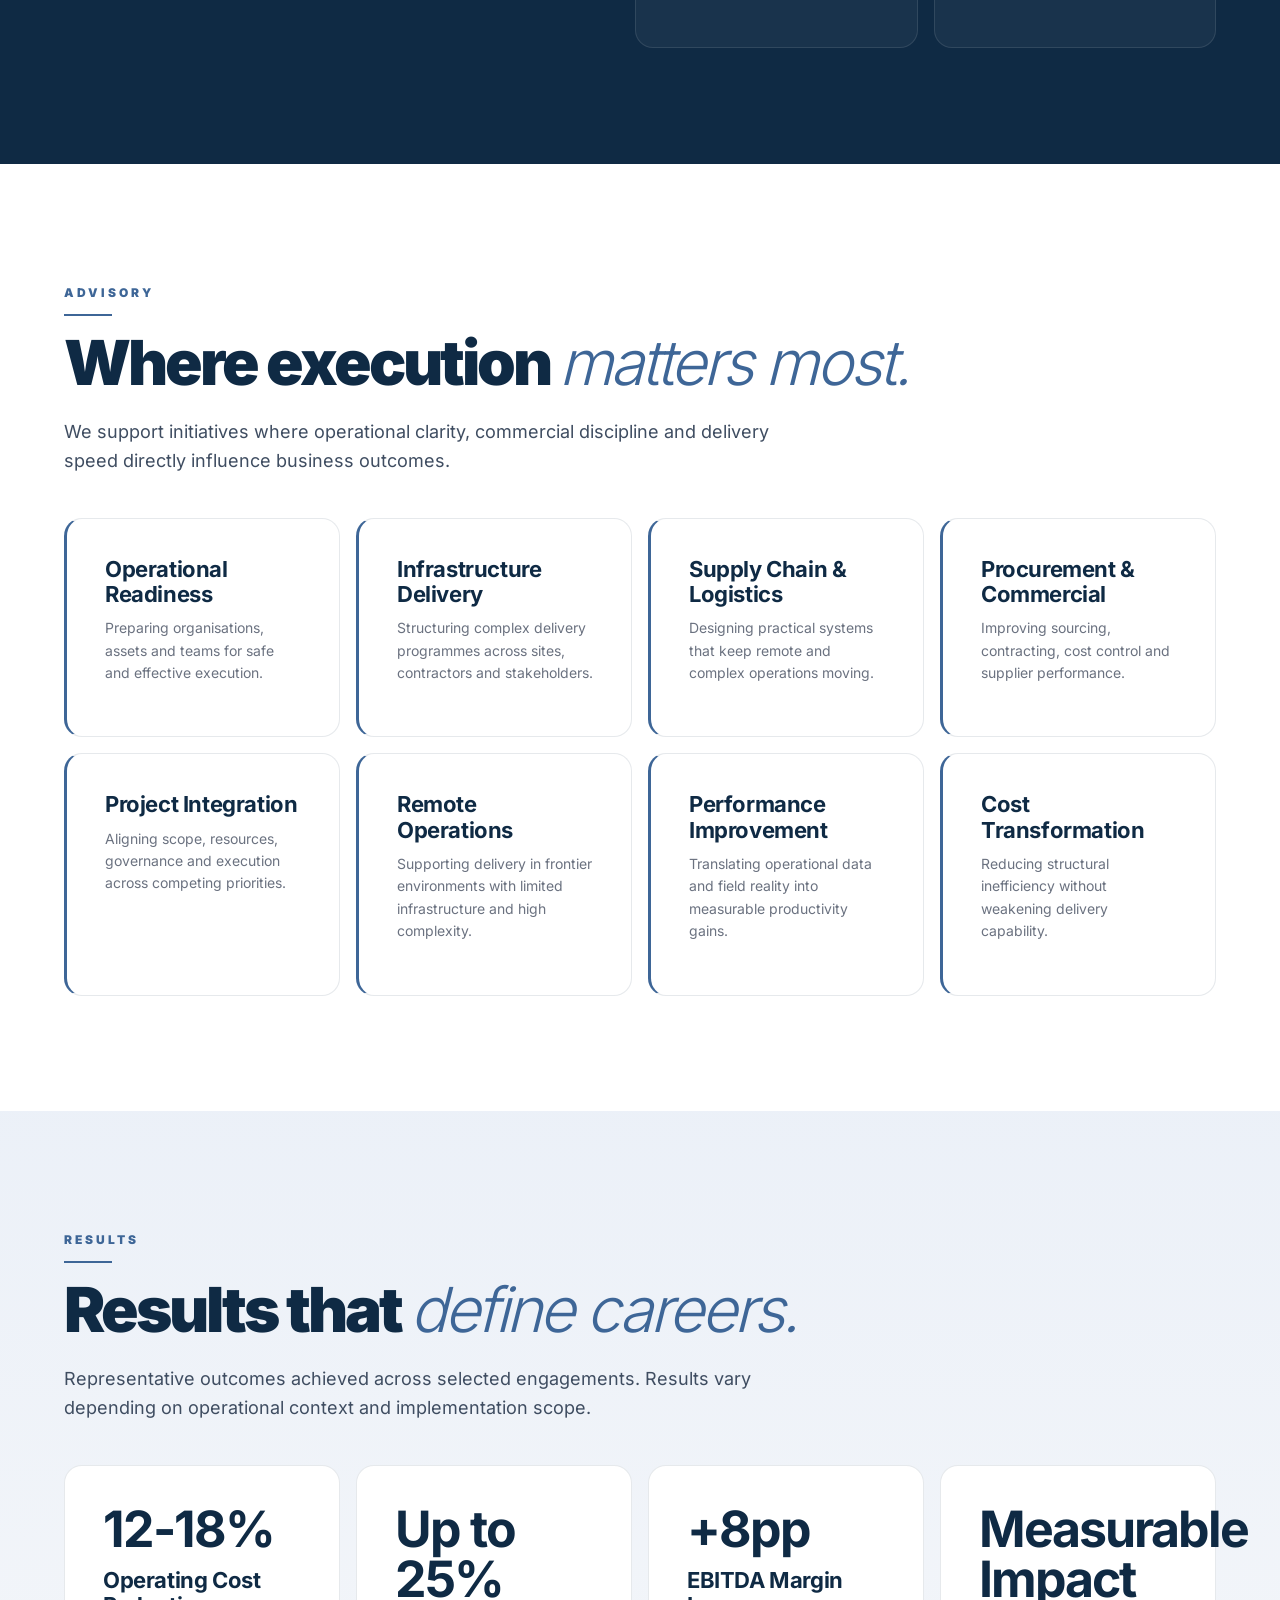
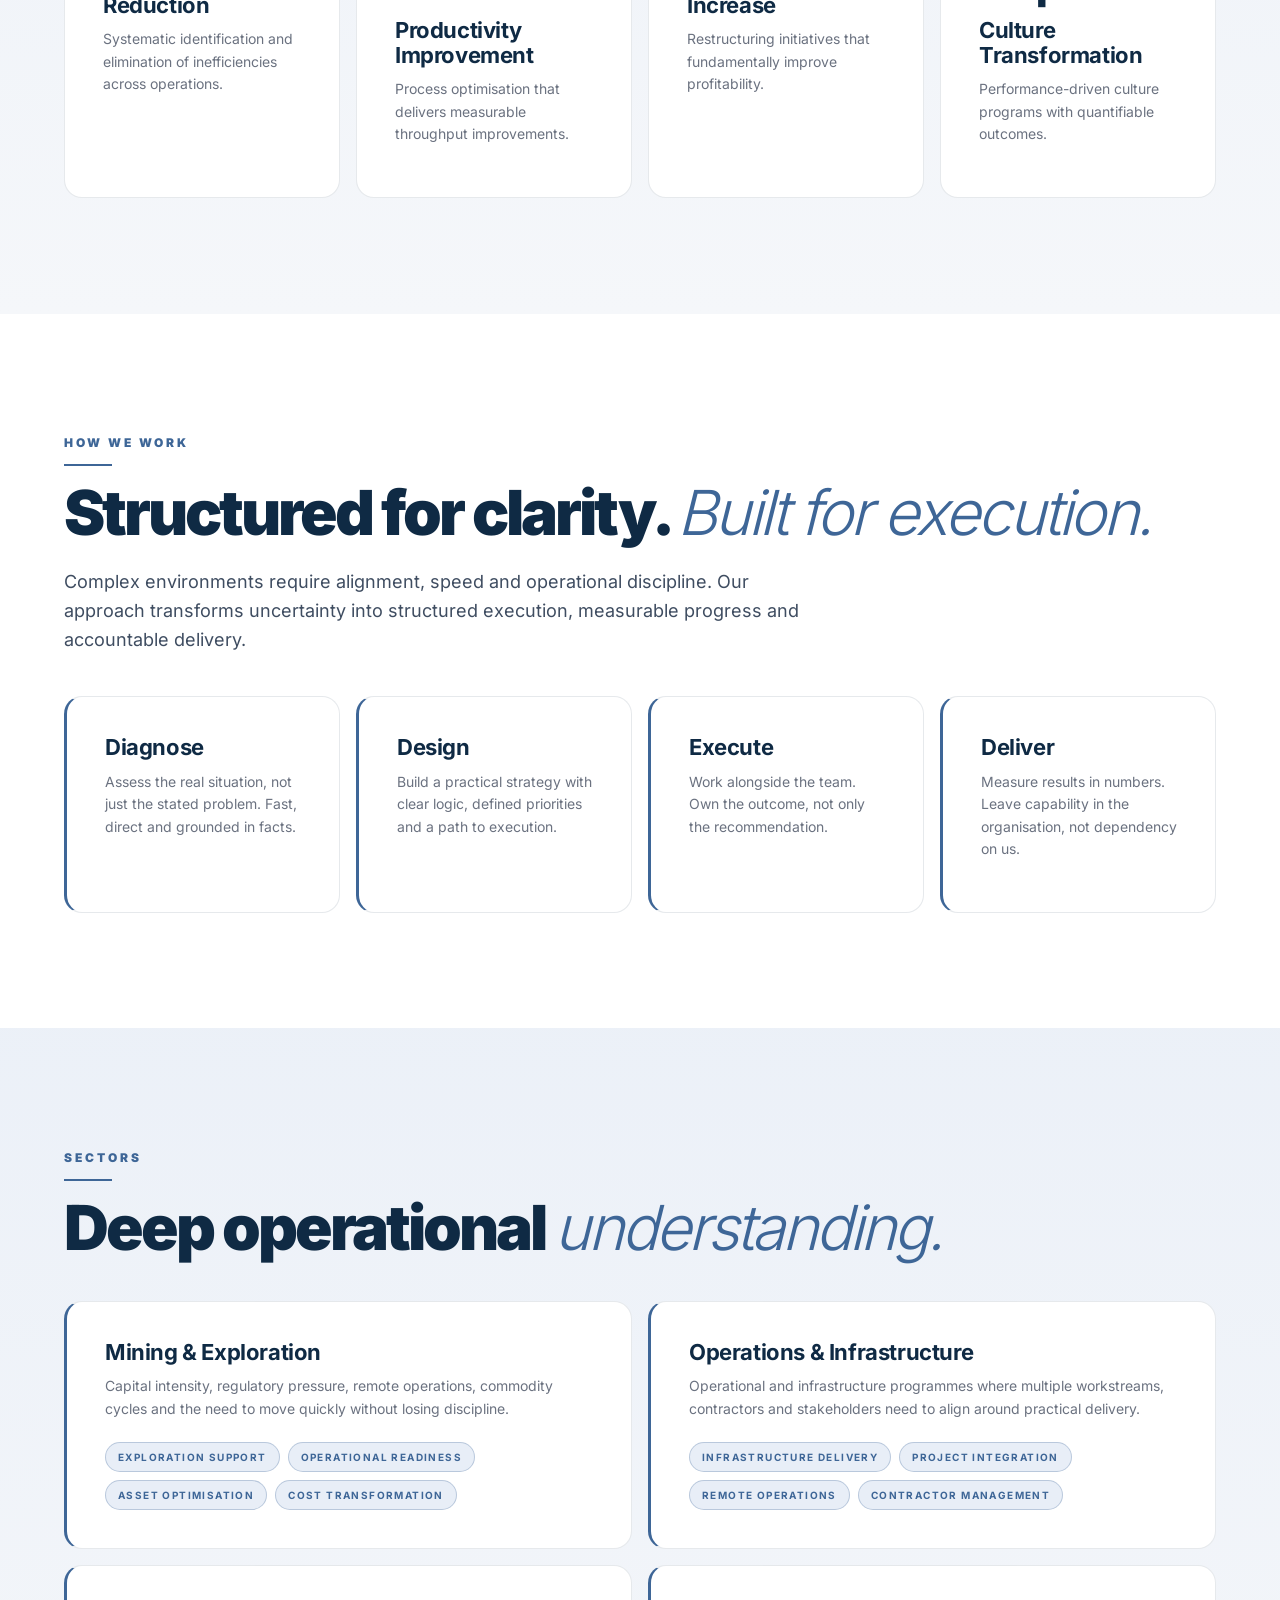
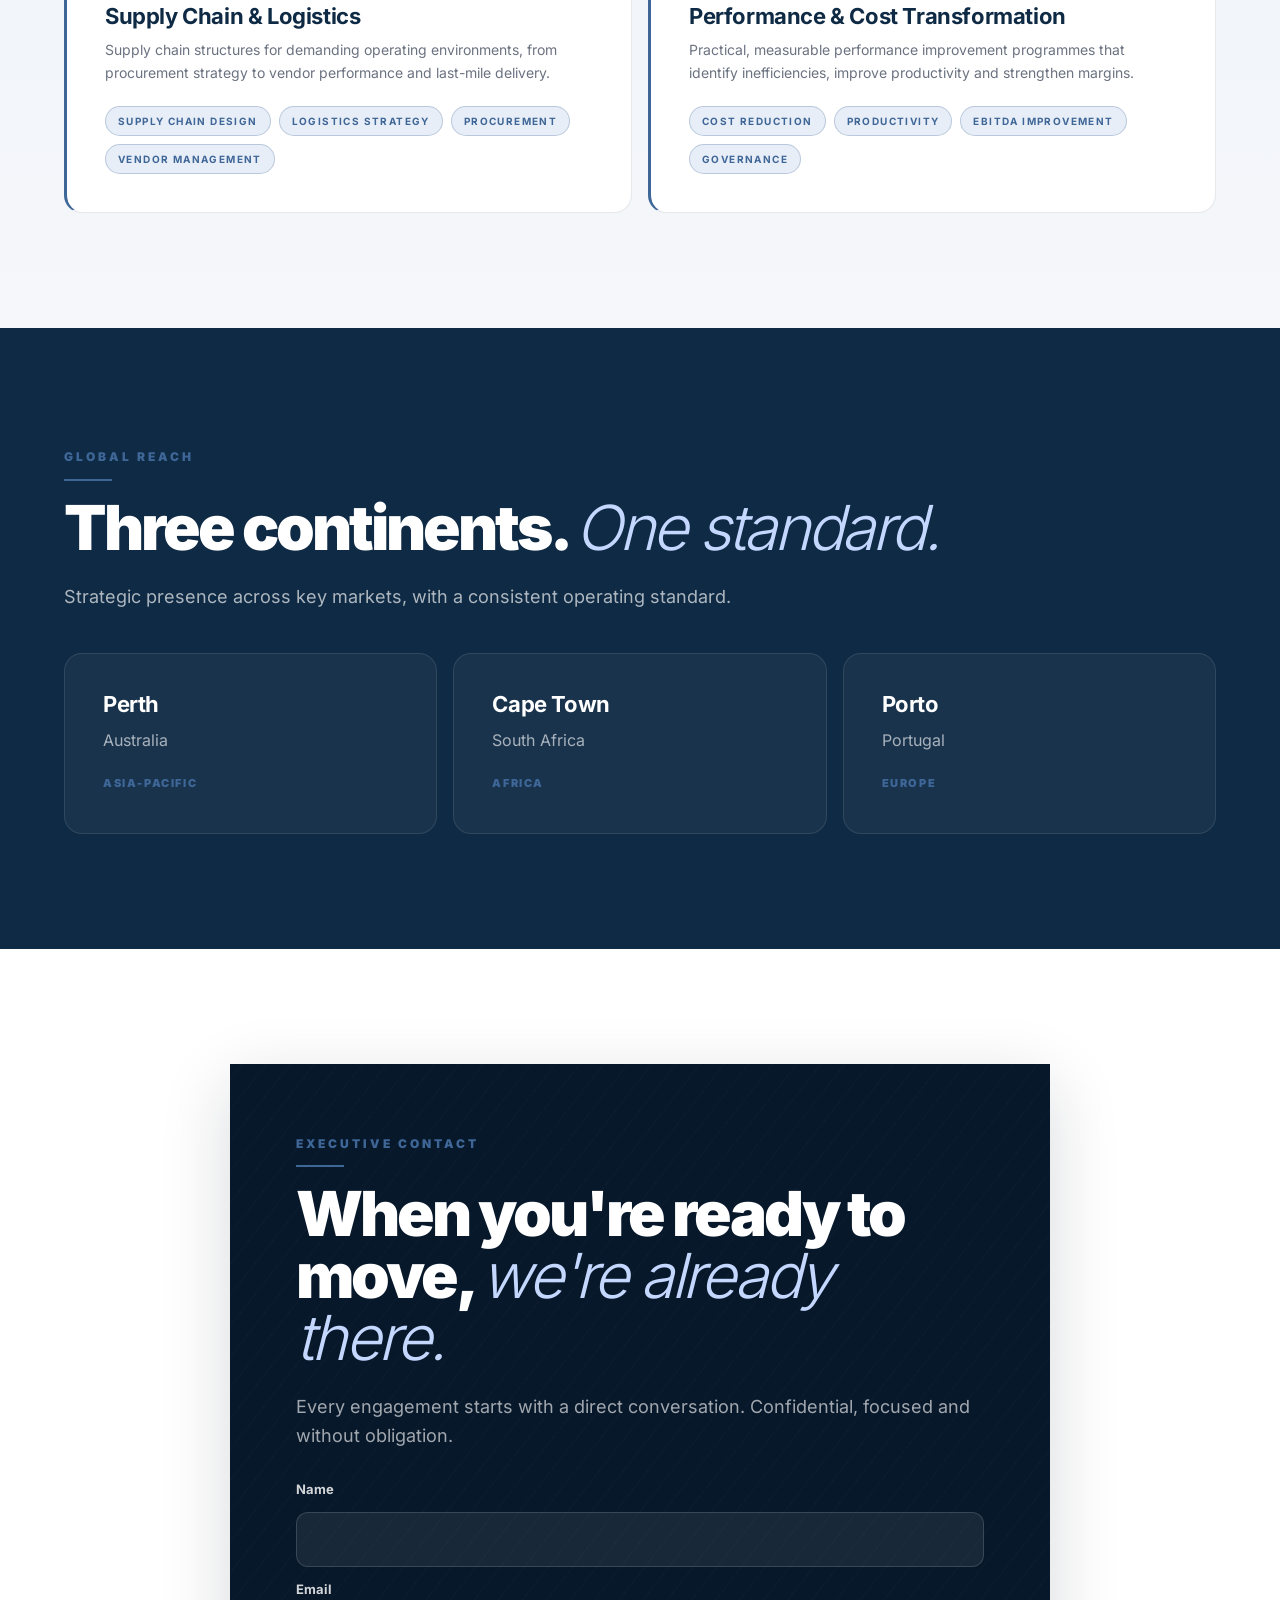
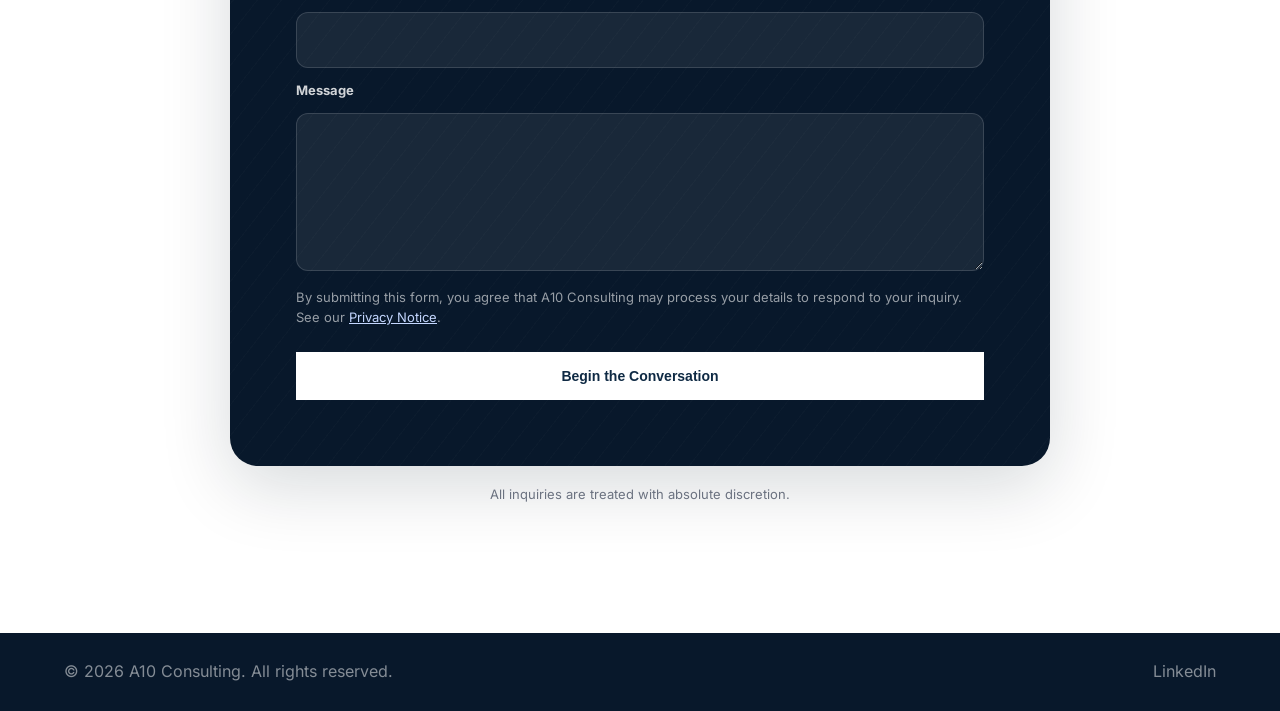
==== commit e23cf643: "Simplify footer and compact mobile header" ====
--- a/index.html
+++ b/index.html
@@ -15,7 +15,7 @@
   <meta name="twitter:card" content="summary">
   <meta name="twitter:title" content="A10 Consulting | Execution, Operations & Performance Advisory">
   <meta name="twitter:description" content="Strategic business advisory with global execution power. Built for complex environments, measured in results.">
-  <link rel="stylesheet" href="css/style.css?v=20260516-6">
+  <link rel="stylesheet" href="css/style.css?v=20260516-8">
   <script type="application/ld+json">
   {
     "@context": "https://schema.org",
@@ -205,17 +205,8 @@
   </main>
 
   <footer class="site-footer">
-    <p><strong>A10</strong> Consulting</p>
-    <nav aria-label="Footer navigation">
-      <a href="#about">A10</a>
-      <a href="#engagement">Advisory</a>
-      <a href="#expertise">Sectors</a>
-      <a href="#results">Results</a>
-      <a href="#presence">Global Reach</a>
-      <a href="#contact">Contact</a>
-      <a href="https://www.linkedin.com/company/a10-consulting-com/" target="_blank" rel="noopener noreferrer">LinkedIn</a>
-    </nav>
     <p>&copy; 2026 A10 Consulting. All rights reserved.</p>
+    <a href="https://www.linkedin.com/company/a10-consulting-com/" target="_blank" rel="noopener noreferrer">LinkedIn</a>
   </footer>
 
   <script>
--- a/css/style.css
+++ b/css/style.css
@@ -612,29 +612,20 @@
 
 .site-footer {
   display: flex;
-  flex-direction: column;
+  flex-direction: row;
   flex-wrap: nowrap;
   align-items: center;
-  justify-content: center;
-  gap: 14px;
-  min-height: 96px;
+  justify-content: space-between;
+  gap: 20px;
+  min-height: 78px;
   padding: 24px var(--gap);
   color: rgba(255, 255, 255, 0.5);
   background: var(--dark);
-  text-align: center;
+  text-align: left;
 }
 
 .site-footer p {
   margin: 0;
-}
-
-.site-footer nav {
-  display: flex;
-  flex-wrap: wrap;
-  justify-content: center;
-  gap: 16px;
-  width: min(820px, 100%);
-  font-size: 13px;
 }
 
 .site-footer a:hover {
@@ -650,12 +641,13 @@
 
 @media (max-width: 860px) {
   .site-header {
-    height: auto;
-    min-height: 64px;
-    align-items: flex-start;
-    flex-direction: column;
-    padding-top: 14px;
-    padding-bottom: 14px;
+    height: 62px;
+    min-height: 62px;
+    align-items: center;
+    flex-direction: row;
+    padding-top: 0;
+    padding-bottom: 0;
+    gap: 14px;
     background: rgba(8, 24, 40, 0.98);
   }
 
@@ -667,13 +659,19 @@
   .primary-nav {
     width: auto;
     overflow-x: visible;
-    padding-bottom: 4px;
-    gap: 16px;
+    padding-bottom: 0;
+    gap: 10px;
+    font-size: 10px;
+    letter-spacing: 0.8px;
+  }
+
+  .nav-cta {
+    padding: 7px 10px;
   }
 
   .hero {
     min-height: auto;
-    padding-top: 150px;
+    padding-top: 124px;
     padding-bottom: 62px;
   }
 
@@ -713,8 +711,8 @@
 
   .hero-lead,
   .hero-p {
-    width: calc(100vw - (var(--gap) * 2));
-    max-width: calc(100vw - (var(--gap) * 2));
+    width: min(320px, calc(100vw - (var(--gap) * 2)));
+    max-width: min(320px, calc(100vw - (var(--gap) * 2)));
     font-size: 16px;
   }
 
@@ -734,8 +732,9 @@
   }
 
   .site-footer {
-    align-items: center;
+    align-items: flex-start;
     flex-direction: column;
+    gap: 10px;
   }
 }
 
